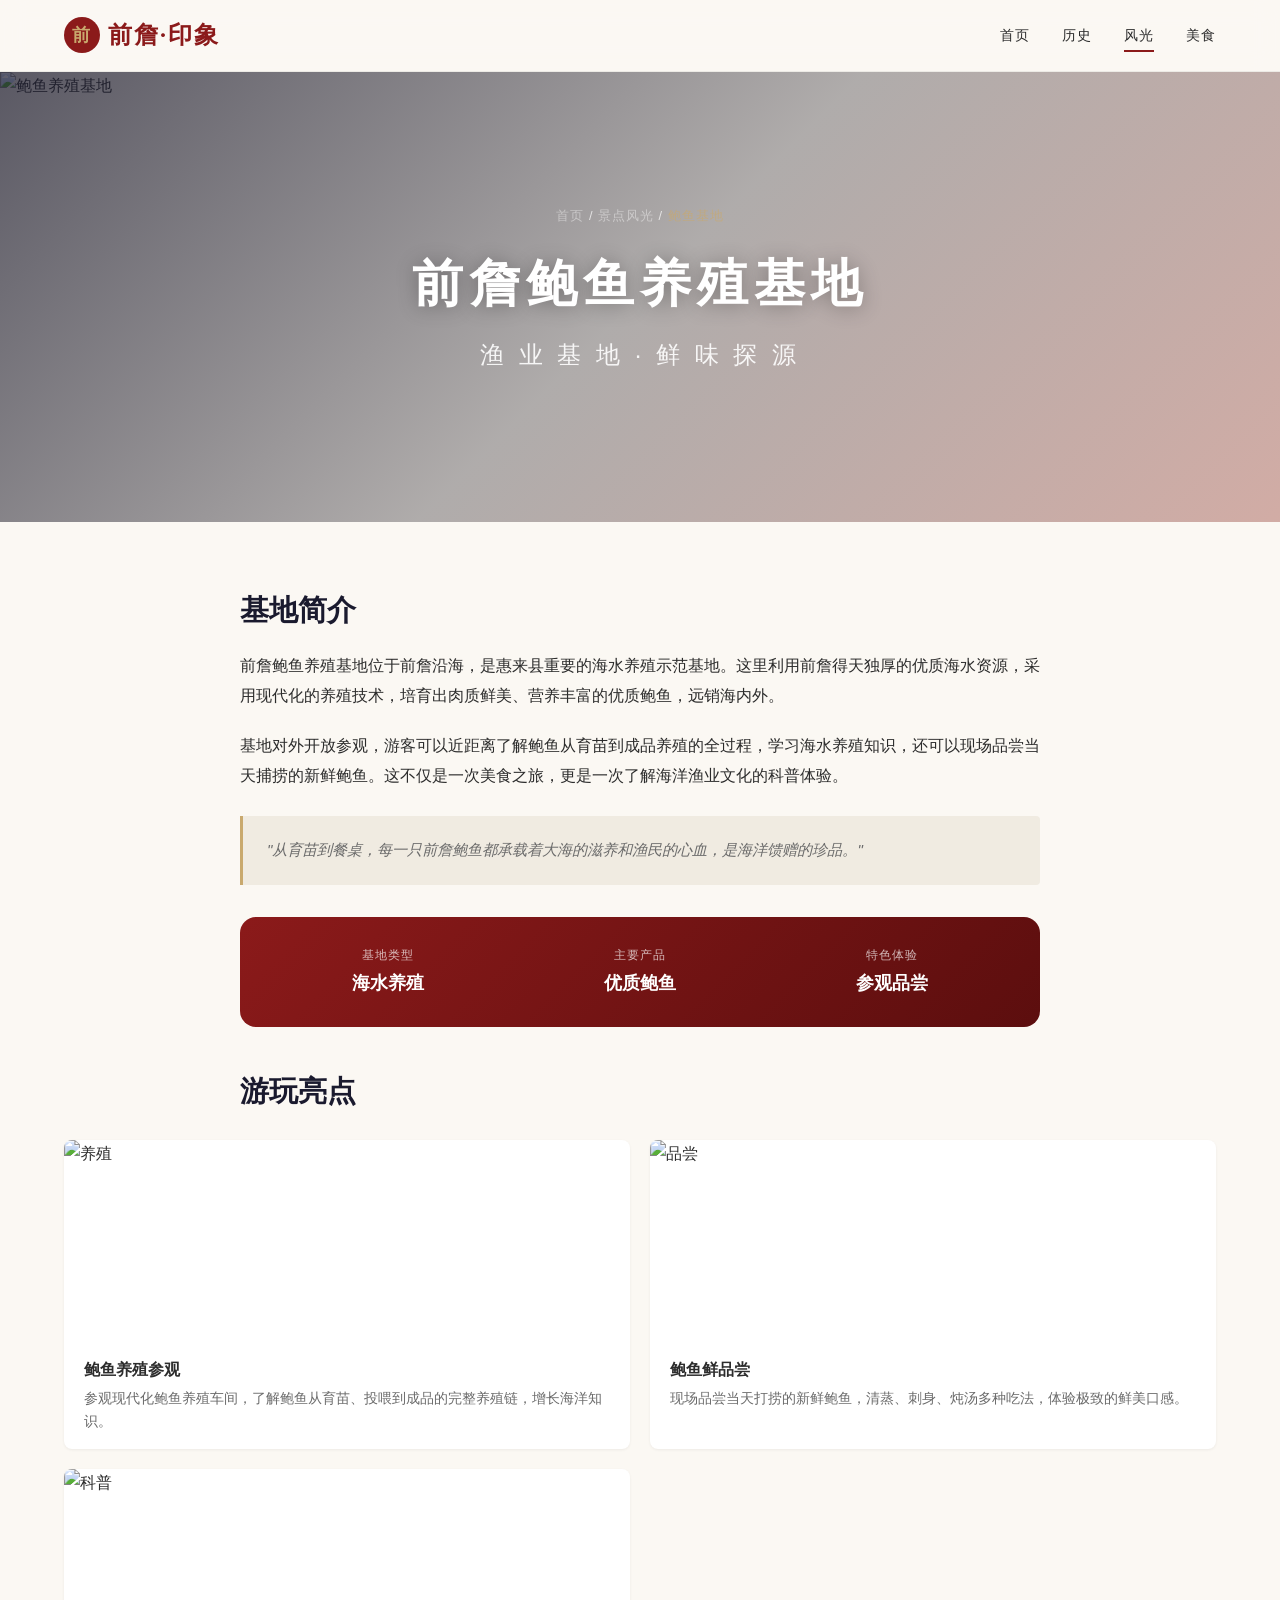
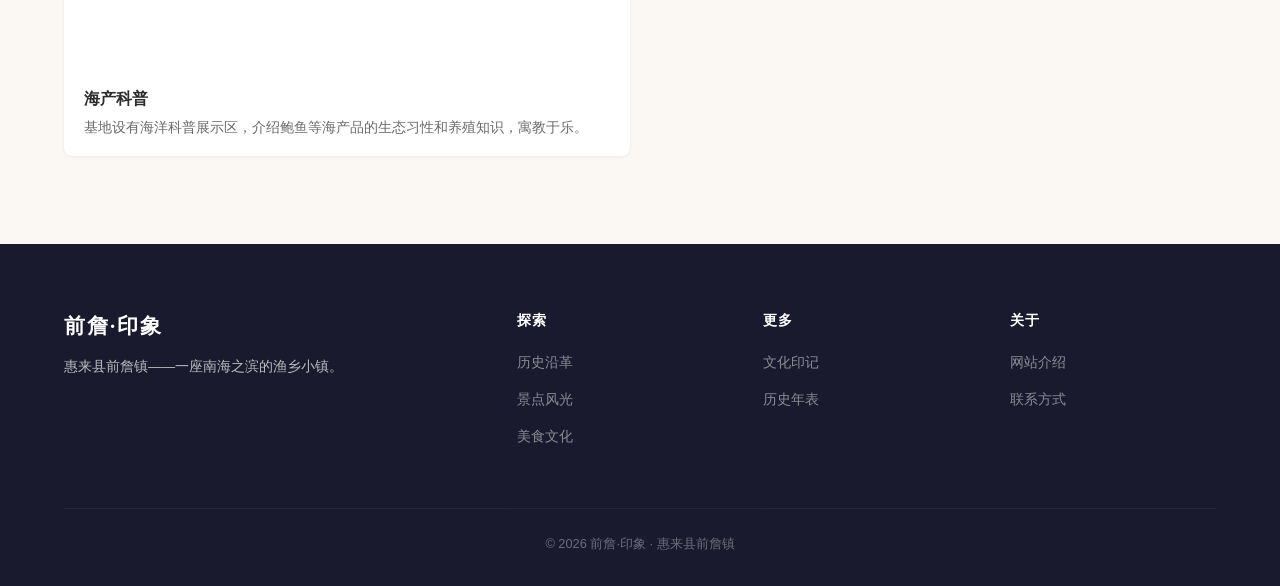
==== baoyu.html @ 2b634577 "feat: 5个景点专属页面+动态背景+首页景点导航" ====
<!DOCTYPE html>
<html lang="zh-CN">
<head>
  <meta charset="UTF-8">
  <meta name="viewport" content="width=device-width, initial-scale=1.0">
  <title>前詹鲍鱼养殖基地 — 前詹·印象</title>
  <meta name="description" content="前詹鲍鱼养殖基地，现代化海水养殖示范基地，鲍鱼养殖参观、海鲜品尝、海产科普。">
  <link rel="stylesheet" href="css/style.css">
  <link rel="icon" href="data:image/svg+xml,<svg xmlns=%22http://www.w3.org/2000/svg%22 viewBox=%220 0 100 100%22><text y=%22.9em%22 font-size=%2290%22>🌊</text></svg>">
</head>
<body>
  <nav class="navbar"><div class="container"><a href="index.html" class="nav-logo"><span class="logo-icon">前</span>前詹·印象</a><div class="nav-links"><a href="index.html">首页</a><a href="history.html">历史</a><a href="scenery.html" class="active">风光</a><a href="food.html">美食</a></div><button class="mobile-toggle" aria-label="菜单"><span></span><span></span><span></span></button></div></nav>
  <section class="page-hero"><div class="hero-bg"><img src="https://images.unsplash.com/photo-1464550883968-4c42e7e5cabc?w=1920&q=80&auto=format&fit=crop" alt="鲍鱼养殖基地" loading="eager"></div><div class="hero-content"><div class="breadcrumb"><a href="index.html">首页</a> / <a href="scenery.html">景点风光</a> / <span>鲍鱼基地</span></div><h1>前詹鲍鱼养殖基地</h1><div class="hero-sub">渔 业 基 地 · 鲜 味 探 源</div></div></section>
  <section class="detail-section"><div class="container"><div class="detail-content"><h2>基地简介</h2><p>前詹鲍鱼养殖基地位于前詹沿海，是惠来县重要的海水养殖示范基地。这里利用前詹得天独厚的优质海水资源，采用现代化的养殖技术，培育出肉质鲜美、营养丰富的优质鲍鱼，远销海内外。</p><p>基地对外开放参观，游客可以近距离了解鲍鱼从育苗到成品养殖的全过程，学习海水养殖知识，还可以现场品尝当天捕捞的新鲜鲍鱼。这不仅是一次美食之旅，更是一次了解海洋渔业文化的科普体验。</p><div class="highlight-box"><p>"从育苗到餐桌，每一只前詹鲍鱼都承载着大海的滋养和渔民的心血，是海洋馈赠的珍品。"</p></div><div class="info-card"><div class="info-card-item"><div class="info-label">基地类型</div><div class="info-value">海水养殖</div></div><div class="info-card-item"><div class="info-label">主要产品</div><div class="info-value">优质鲍鱼</div></div><div class="info-card-item"><div class="info-label">特色体验</div><div class="info-value">参观品尝</div></div></div><h2>游玩亮点</h2></div><div class="attraction-list"><div class="attraction-item fade-in"><img src="https://images.unsplash.com/photo-1464550883968-4c42e7e5cabc?w=600&q=80&auto=format&fit=crop" alt="养殖" loading="lazy"><div class="attraction-info"><h4>鲍鱼养殖参观</h4><p>参观现代化鲍鱼养殖车间，了解鲍鱼从育苗、投喂到成品的完整养殖链，增长海洋知识。</p></div></div><div class="attraction-item fade-in fade-in-delay-1"><img src="https://images.unsplash.com/photo-1551218808-94e220e084d2?w=600&q=80&auto=format&fit=crop" alt="品尝" loading="lazy"><div class="attraction-info"><h4>鲍鱼鲜品尝</h4><p>现场品尝当天打捞的新鲜鲍鱼，清蒸、刺身、炖汤多种吃法，体验极致的鲜美口感。</p></div></div><div class="attraction-item fade-in"><img src="https://images.unsplash.com/photo-1561414927-6d8662363e68?w=600&q=80&auto=format&fit=crop" alt="科普" loading="lazy"><div class="attraction-info"><h4>海产科普</h4><p>基地设有海洋科普展示区，介绍鲍鱼等海产品的生态习性和养殖知识，寓教于乐。</p></div></div></div></div></section>
  <footer class="footer"><div class="container"><div class="footer-grid"><div class="footer-brand"><h3>前詹·印象</h3><p>惠来县前詹镇——一座南海之滨的渔乡小镇。</p></div><div><h4>探索</h4><ul><li><a href="history.html">历史沿革</a></li><li><a href="scenery.html">景点风光</a></li><li><a href="food.html">美食文化</a></li></ul></div><div><h4>更多</h4><ul><li><a href="index.html#culture">文化印记</a></li><li><a href="index.html#timeline">历史年表</a></li></ul></div><div><h4>关于</h4><ul><li><a href="#">网站介绍</a></li><li><a href="#">联系方式</a></li></ul></div></div><div class="footer-bottom"><p>&copy; 2026 前詹·印象 · 惠来县前詹镇</p></div></div></footer>
  <script src="js/main.js"></script>
</body>
</html>
---- css/style.css ----
/* =========================================
   华夏文脉 · 文化旅游网站
   地域文化 · 历史文化
   ========================================= */

/* --- 变量 --- */
:root {
  --color-primary: #8B1A1A;
  --color-primary-light: #B84242;
  --color-primary-dark: #5C0E0E;
  --color-gold: #C9A96E;
  --color-gold-light: #E8D5A3;
  --color-gold-dark: #A8884A;
  --color-dark: #1A1A2E;
  --color-text: #2C2C2C;
  --color-text-light: #6B6B6B;
  --color-text-muted: #999;
  --color-bg: #FBF8F3;
  --color-bg-dark: #F0EBE1;
  --color-bg-card: #FFFFFF;
  --color-white: #FFFFFF;
  --color-border: #E8E0D4;
  --font-heading: 'Georgia', 'Noto Serif SC', 'Source Han Serif SC', 'Songti SC', serif;
  --font-body: -apple-system, BlinkMacSystemFont, 'PingFang SC', 'Microsoft YaHei', 'Hiragino Sans GB', sans-serif;
  --font-mono: 'SF Mono', 'Consolas', monospace;
  --shadow-sm: 0 1px 3px rgba(0,0,0,0.06);
  --shadow-md: 0 4px 20px rgba(0,0,0,0.08);
  --shadow-lg: 0 8px 40px rgba(0,0,0,0.12);
  --shadow-xl: 0 16px 60px rgba(0,0,0,0.15);
  --radius-sm: 4px;
  --radius-md: 8px;
  --radius-lg: 16px;
  --transition: 0.3s cubic-bezier(0.4, 0, 0.2, 1);
  --max-width: 1200px;
  --nav-height: 72px;
}

/* --- 重置 & 基础 --- */
*, *::before, *::after { box-sizing: border-box; margin: 0; padding: 0; }

html {
  scroll-behavior: smooth;
  -webkit-font-smoothing: antialiased;
  -moz-osx-font-smoothing: grayscale;
}

body {
  font-family: var(--font-body);
  color: var(--color-text);
  background: var(--color-bg);
  line-height: 1.7;
  font-size: 16px;
  overflow-x: hidden;
}

img { max-width: 100%; height: auto; display: block; }
a { color: inherit; text-decoration: none; transition: var(--transition); }
ul { list-style: none; }

.container {
  max-width: var(--max-width);
  margin: 0 auto;
  padding: 0 24px;
}

.section-title {
  font-family: var(--font-heading);
  font-size: 2rem;
  font-weight: 700;
  color: var(--color-dark);
  text-align: center;
  margin-bottom: 0.5rem;
}

.section-subtitle {
  font-size: 1.05rem;
  color: var(--color-text-light);
  text-align: center;
  margin-bottom: 3rem;
  max-width: 600px;
  margin-left: auto;
  margin-right: auto;
}

.section-divider {
  width: 60px;
  height: 3px;
  background: var(--color-gold);
  margin: 0 auto 1rem;
  border-radius: 2px;
}

/* --- 导航 --- */
.navbar {
  position: fixed;
  top: 0;
  left: 0;
  right: 0;
  height: var(--nav-height);
  background: rgba(251, 248, 243, 0.92);
  backdrop-filter: blur(12px);
  -webkit-backdrop-filter: blur(12px);
  border-bottom: 1px solid rgba(0,0,0,0.06);
  z-index: 1000;
  transition: var(--transition);
}

.navbar.scrolled {
  background: rgba(251, 248, 243, 0.98);
  box-shadow: var(--shadow-sm);
}

.navbar .container {
  display: flex;
  align-items: center;
  justify-content: space-between;
  height: 100%;
}

.nav-logo {
  font-family: var(--font-heading);
  font-size: 1.5rem;
  font-weight: 700;
  color: var(--color-primary);
  letter-spacing: 2px;
  display: flex;
  align-items: center;
  gap: 8px;
}

.nav-logo .logo-icon {
  width: 36px;
  height: 36px;
  background: var(--color-primary);
  color: var(--color-gold);
  border-radius: 50%;
  display: flex;
  align-items: center;
  justify-content: center;
  font-size: 1.1rem;
}

.nav-links {
  display: flex;
  align-items: center;
  gap: 32px;
}

.nav-links a {
  font-size: 0.9rem;
  color: var(--color-text);
  font-weight: 500;
  position: relative;
  padding: 4px 0;
  letter-spacing: 1px;
}

.nav-links a::after {
  content: '';
  position: absolute;
  bottom: 0;
  left: 0;
  width: 0;
  height: 2px;
  background: var(--color-primary);
  transition: var(--transition);
}

.nav-links a:hover::after,
.nav-links a.active::after { width: 100%; }

.nav-links a:hover { color: var(--color-primary); }

.mobile-toggle {
  display: none;
  flex-direction: column;
  gap: 5px;
  cursor: pointer;
  background: none;
  border: none;
  padding: 4px;
}

.mobile-toggle span {
  display: block;
  width: 24px;
  height: 2px;
  background: var(--color-text);
  border-radius: 2px;
  transition: var(--transition);
}

/* --- Hero --- */
.hero {
  position: relative;
  height: 100vh;
  min-height: 600px;
  display: flex;
  align-items: center;
  justify-content: center;
  overflow: hidden;
  margin-top: 0;
}

.hero-bg {
  position: absolute;
  inset: 0;
  z-index: 0;
}

.hero-bg img {
  width: 100%;
  height: 100%;
  object-fit: cover;
}

.hero-bg::after {
  content: '';
  position: absolute;
  inset: 0;
  background: linear-gradient(
    135deg,
    rgba(26, 26, 46, 0.7) 0%,
    rgba(26, 26, 46, 0.3) 50%,
    rgba(139, 26, 26, 0.3) 100%
  );
  z-index: 1;
}

.hero-content {
  position: relative;
  z-index: 2;
  text-align: center;
  color: var(--color-white);
  padding: 0 24px;
  max-width: 800px;
  animation: heroFadeIn 1.2s ease-out;
}

/* 英雄区域动画效果 */
@keyframes heroFadeIn {
  from { opacity: 0; transform: translateY(30px); }
  to { opacity: 1; transform: translateY(0); }
}

@keyframes kenBurns {
  0% { transform: scale(1) translate(0, 0); }
  50% { transform: scale(1.08) translate(-10px, -5px); }
  100% { transform: scale(1) translate(0, 0); }
}

.hero-bg.animated img {
  animation: kenBurns 20s ease-in-out infinite;
}

.hero-bg::after {
  content: '';
  position: absolute;
  inset: 0;
  background: linear-gradient(
    135deg,
    rgba(26, 26, 46, 0.7) 0%,
    rgba(26, 26, 46, 0.3) 50%,
    rgba(139, 26, 26, 0.3) 100%
  );
  z-index: 1;
}
.hero-badge {
  display: inline-block;
  padding: 6px 20px;
  border: 1px solid var(--color-gold);
  color: var(--color-gold);
  font-size: 0.8rem;
  letter-spacing: 3px;
  text-transform: uppercase;
  margin-bottom: 1.5rem;
  border-radius: 20px;
}

.hero-content h1 {
  font-family: var(--font-heading);
  font-size: clamp(2.8rem, 6vw, 4.5rem);
  font-weight: 700;
  margin-bottom: 0.5rem;
  letter-spacing: 6px;
  text-shadow: 0 2px 20px rgba(0,0,0,0.3);
}

.hero-content .hero-sub {
  font-size: clamp(1.1rem, 2vw, 1.5rem);
  font-weight: 300;
  margin-bottom: 0.8rem;
  letter-spacing: 4px;
  opacity: 0.9;
}

.hero-content p {
  font-size: 1.05rem;
  opacity: 0.8;
  margin-bottom: 2.5rem;
  line-height: 1.8;
  max-width: 600px;
  margin-left: auto;
  margin-right: auto;
}

.hero-scroll {
  position: absolute;
  bottom: 40px;
  left: 50%;
  transform: translateX(-50%);
  z-index: 2;
  display: flex;
  flex-direction: column;
  align-items: center;
  gap: 8px;
  color: rgba(255,255,255,0.7);
  font-size: 0.75rem;
  letter-spacing: 2px;
  animation: scrollBounce 2s infinite;
}

.hero-scroll .scroll-line {
  width: 1px;
  height: 40px;
  background: linear-gradient(to bottom, rgba(255,255,255,0.5), transparent);
}

@keyframes scrollBounce {
  0%, 100% { transform: translateX(-50%) translateY(0); }
  50% { transform: translateX(-50%) translateY(8px); }
}

/* --- 按钮 --- */
.btn {
  display: inline-flex;
  align-items: center;
  gap: 8px;
  padding: 14px 36px;
  border-radius: 30px;
  font-size: 0.9rem;
  font-weight: 500;
  letter-spacing: 1px;
  border: none;
  cursor: pointer;
  transition: var(--transition);
  font-family: var(--font-body);
}

.btn-primary {
  background: var(--color-primary);
  color: var(--color-white);
}

.btn-primary:hover {
  background: var(--color-primary-light);
  transform: translateY(-2px);
  box-shadow: var(--shadow-md);
}

.btn-outline {
  background: transparent;
  color: var(--color-white);
  border: 1px solid rgba(255,255,255,0.4);
}

.btn-outline:hover {
  background: rgba(255,255,255,0.1);
  border-color: rgba(255,255,255,0.8);
}

.btn-gold {
  background: var(--color-gold);
  color: var(--color-white);
}

.btn-gold:hover {
  background: var(--color-gold-dark);
  transform: translateY(-2px);
  box-shadow: var(--shadow-md);
}

/* --- 目的地卡片 --- */
.destinations-grid {
  display: grid;
  grid-template-columns: repeat(3, 1fr);
  gap: 28px;
  padding: 0 0 3rem;
}

.dest-card {
  background: var(--color-bg-card);
  border-radius: var(--radius-lg);
  overflow: hidden;
  box-shadow: var(--shadow-sm);
  transition: var(--transition);
  cursor: pointer;
  position: relative;
}

.dest-card:hover {
  transform: translateY(-8px);
  box-shadow: var(--shadow-lg);
}

.dest-card-image {
  position: relative;
  height: 260px;
  overflow: hidden;
}

.dest-card-image img {
  width: 100%;
  height: 100%;
  object-fit: cover;
  transition: transform 0.6s ease;
}

.dest-card:hover .dest-card-image img {
  transform: scale(1.08);
}

.dest-card-image::after {
  content: '';
  position: absolute;
  bottom: 0;
  left: 0;
  right: 0;
  height: 60%;
  background: linear-gradient(to top, rgba(0,0,0,0.5), transparent);
}

.dest-card-tag {
  position: absolute;
  top: 16px;
  left: 16px;
  z-index: 2;
  padding: 4px 14px;
  background: rgba(0,0,0,0.5);
  backdrop-filter: blur(6px);
  color: var(--color-white);
  font-size: 0.75rem;
  border-radius: 20px;
  letter-spacing: 1px;
}

.dest-card-body {
  padding: 20px 24px 24px;
}

.dest-card-body h3 {
  font-family: var(--font-heading);
  font-size: 1.25rem;
  font-weight: 700;
  color: var(--color-dark);
  margin-bottom: 4px;
}

.dest-card-body .dest-english {
  font-size: 0.8rem;
  color: var(--color-text-muted);
  text-transform: uppercase;
  letter-spacing: 2px;
  margin-bottom: 10px;
}

.dest-card-body p {
  font-size: 0.9rem;
  color: var(--color-text-light);
  line-height: 1.6;
  display: -webkit-box;
  -webkit-line-clamp: 3;
  -webkit-box-orient: vertical;
  overflow: hidden;
}

.dest-card-link {
  display: inline-flex;
  align-items: center;
  gap: 4px;
  margin-top: 14px;
  font-size: 0.85rem;
  font-weight: 500;
  color: var(--color-primary);
}

.dest-card-link:hover { gap: 8px; }

/* --- Section 通用 --- */
section {
  padding: 5rem 0;
}

section:nth-child(even) {
  background: var(--color-bg-dark);
}

/* --- 文化印记 --- */
.culture-grid {
  display: grid;
  grid-template-columns: repeat(4, 1fr);
  gap: 24px;
}

.culture-item {
  text-align: center;
  padding: 32px 20px;
  border-radius: var(--radius-md);
  transition: var(--transition);
}

.culture-item:hover {
  background: var(--color-bg-card);
  box-shadow: var(--shadow-md);
  transform: translateY(-4px);
}

.culture-icon {
  width: 64px;
  height: 64px;
  margin: 0 auto 16px;
  background: var(--color-bg-dark);
  border-radius: 50%;
  display: flex;
  align-items: center;
  justify-content: center;
  font-size: 1.6rem;
  color: var(--color-primary);
}

.culture-item h4 {
  font-family: var(--font-heading);
  font-size: 1.05rem;
  margin-bottom: 8px;
}

.culture-item p {
  font-size: 0.85rem;
  color: var(--color-text-light);
  line-height: 1.6;
}

/* --- 历史年表 --- */
.timeline {
  position: relative;
  max-width: 800px;
  margin: 0 auto;
  padding: 2rem 0;
}

.timeline::before {
  content: '';
  position: absolute;
  top: 0;
  bottom: 0;
  left: 50%;
  width: 2px;
  background: linear-gradient(to bottom, var(--color-gold), var(--color-primary));
  transform: translateX(-50%);
}

.timeline-item {
  display: flex;
  align-items: flex-start;
  margin-bottom: 3rem;
  position: relative;
}

.timeline-item:nth-child(odd) {
  flex-direction: row;
}

.timeline-item:nth-child(even) {
  flex-direction: row-reverse;
}

.timeline-dot {
  position: absolute;
  left: 50%;
  top: 8px;
  width: 16px;
  height: 16px;
  background: var(--color-gold);
  border: 3px solid var(--color-bg);
  border-radius: 50%;
  transform: translateX(-50%);
  z-index: 1;
}

.timeline-content {
  width: 42%;
  padding: 20px 24px;
  background: var(--color-bg-card);
  border-radius: var(--radius-md);
  box-shadow: var(--shadow-sm);
  transition: var(--transition);
}

.timeline-content:hover {
  box-shadow: var(--shadow-md);
  transform: translateY(-2px);
}

.timeline-year {
  font-family: var(--font-heading);
  font-size: 1.2rem;
  font-weight: 700;
  color: var(--color-primary);
  margin-bottom: 6px;
}

.timeline-content h4 {
  font-size: 1rem;
  margin-bottom: 6px;
}

.timeline-content p {
  font-size: 0.85rem;
  color: var(--color-text-light);
  line-height: 1.6;
}

/* --- 页脚 --- */
.footer {
  background: var(--color-dark);
  color: rgba(255,255,255,0.7);
  padding: 4rem 0 2rem;
}

.footer-grid {
  display: grid;
  grid-template-columns: 2fr 1fr 1fr 1fr;
  gap: 40px;
  margin-bottom: 3rem;
}

.footer-brand h3 {
  font-family: var(--font-heading);
  color: var(--color-white);
  font-size: 1.3rem;
  margin-bottom: 12px;
  letter-spacing: 2px;
}

.footer-brand p {
  font-size: 0.85rem;
  line-height: 1.7;
  max-width: 300px;
}

.footer h4 {
  color: var(--color-white);
  font-size: 0.9rem;
  margin-bottom: 16px;
  letter-spacing: 1px;
}

.footer ul li {
  margin-bottom: 10px;
}

.footer ul li a {
  font-size: 0.85rem;
  opacity: 0.7;
}

.footer ul li a:hover {
  opacity: 1;
  color: var(--color-gold);
}

.footer-bottom {
  border-top: 1px solid rgba(255,255,255,0.1);
  padding-top: 1.5rem;
  text-align: center;
  font-size: 0.8rem;
  opacity: 0.5;
}

/* --- 页面内部 Hero --- */
.page-hero {
  position: relative;
  height: 50vh;
  min-height: 400px;
  display: flex;
  align-items: center;
  justify-content: center;
  overflow: hidden;
  margin-top: var(--nav-height);
}

.page-hero .hero-bg img {
  width: 100%;
  height: 100%;
  object-fit: cover;
}

.page-hero .hero-content {
  animation: heroFadeIn 1s ease-out;
}

.page-hero .hero-content h1 {
  font-size: clamp(2.2rem, 4vw, 3.5rem);
}

.breadcrumb {
  font-size: 0.8rem;
  letter-spacing: 1px;
  opacity: 0.7;
  margin-bottom: 0.8rem;
}

.breadcrumb a { opacity: 0.6; }
.breadcrumb a:hover { opacity: 1; color: var(--color-gold); }
.breadcrumb span { color: var(--color-gold); }

/* --- 详情页内容 --- */
.detail-section {
  padding: 4rem 0;
}

.detail-content {
  max-width: 800px;
  margin: 0 auto;
}

.detail-content h2 {
  font-family: var(--font-heading);
  font-size: 1.8rem;
  color: var(--color-dark);
  margin-bottom: 1rem;
  margin-top: 2.5rem;
}

.detail-content h2:first-child { margin-top: 0; }

.detail-content p {
  font-size: 1rem;
  line-height: 1.9;
  margin-bottom: 1.2rem;
  color: var(--color-text);
}

.detail-content .highlight-box {
  background: var(--color-bg-dark);
  border-left: 3px solid var(--color-gold);
  padding: 20px 24px;
  border-radius: 0 var(--radius-sm) var(--radius-sm) 0;
  margin: 1.5rem 0;
}

.detail-content .highlight-box p {
  margin-bottom: 0;
  font-size: 0.95rem;
  color: var(--color-text-light);
  font-style: italic;
}

.attraction-list {
  display: grid;
  grid-template-columns: repeat(2, 1fr);
  gap: 20px;
  margin: 1.5rem 0;
}

.attraction-item {
  background: var(--color-bg-card);
  border-radius: var(--radius-md);
  overflow: hidden;
  box-shadow: var(--shadow-sm);
  transition: var(--transition);
}

.attraction-item:hover {
  transform: translateY(-4px);
  box-shadow: var(--shadow-md);
}

.attraction-item img {
  width: 100%;
  height: 200px;
  object-fit: cover;
}

.attraction-item .attraction-info {
  padding: 16px 20px;
}

.attraction-info h4 {
  font-size: 1rem;
  margin-bottom: 4px;
}

.attraction-info p {
  font-size: 0.85rem;
  color: var(--color-text-light);
  margin-bottom: 0;
}

.food-list {
  display: grid;
  grid-template-columns: repeat(3, 1fr);
  gap: 16px;
  margin: 1.5rem 0;
}

.food-item {
  text-align: center;
  padding: 24px 16px;
  background: var(--color-bg-card);
  border-radius: var(--radius-md);
  box-shadow: var(--shadow-sm);
  transition: var(--transition);
}

.food-item:hover {
  transform: translateY(-4px);
  box-shadow: var(--shadow-md);
}

.food-icon {
  font-size: 2rem;
  margin-bottom: 10px;
}

.food-item h4 {
  font-size: 0.95rem;
  margin-bottom: 4px;
}

.food-item p {
  font-size: 0.8rem;
  color: var(--color-text-light);
  margin-bottom: 0;
}

.info-card {
  background: linear-gradient(135deg, var(--color-primary), var(--color-primary-dark));
  color: var(--color-white);
  border-radius: var(--radius-lg);
  padding: 28px 32px;
  margin: 2rem 0;
  display: grid;
  grid-template-columns: repeat(3, 1fr);
  gap: 20px;
}

.info-card-item {
  text-align: center;
}

.info-card-item .info-label {
  font-size: 0.75rem;
  opacity: 0.7;
  letter-spacing: 1px;
  margin-bottom: 4px;
}

.info-card-item .info-value {
  font-family: var(--font-heading);
  font-size: 1.1rem;
  font-weight: 600;
}

.back-nav {
  display: inline-flex;
  align-items: center;
  gap: 6px;
  color: var(--color-text-light);
  font-size: 0.85rem;
  margin-bottom: 1.5rem;
  transition: var(--transition);
}

.back-nav:hover {
  color: var(--color-primary);
  gap: 10px;
}

/* --- 响应式 --- */
@media (max-width: 1024px) {
  .destinations-grid { grid-template-columns: repeat(2, 1fr); }
  .culture-grid { grid-template-columns: repeat(2, 1fr); }
  .footer-grid { grid-template-columns: repeat(2, 1fr); }
}

@media (max-width: 768px) {
  .nav-links {
    position: fixed;
    top: var(--nav-height);
    left: 0;
    right: 0;
    background: rgba(251, 248, 243, 0.98);
    backdrop-filter: blur(12px);
    flex-direction: column;
    padding: 24px;
    gap: 20px;
    transform: translateY(-100%);
    opacity: 0;
    transition: var(--transition);
    border-bottom: 1px solid var(--color-border);
    pointer-events: none;
  }

  .nav-links.open {
    transform: translateY(0);
    opacity: 1;
    pointer-events: auto;
  }

  .mobile-toggle { display: flex; }

  .hero { min-height: 500px; }

  .hero-content h1 { letter-spacing: 4px; }

  .destinations-grid { grid-template-columns: 1fr; }
  .culture-grid { grid-template-columns: 1fr; }
  .attraction-list { grid-template-columns: 1fr; }
  .food-list { grid-template-columns: repeat(2, 1fr); }
  .info-card { grid-template-columns: 1fr; gap: 16px; }

  .timeline::before { left: 20px; }
  .timeline-item,
  .timeline-item:nth-child(even) { flex-direction: row; }
  .timeline-dot { left: 20px; }
  .timeline-content { width: calc(100% - 50px); margin-left: 50px; }

  .footer-grid { grid-template-columns: 1fr; gap: 24px; }

  section { padding: 3rem 0; }

  .page-hero { min-height: 300px; height: 40vh; }
}

@media (max-width: 480px) {
  .food-list { grid-template-columns: 1fr; }
  .hero-content h1 { font-size: 2rem; }
  .section-title { font-size: 1.5rem; }
}

/* --- 动画工具 --- */
.fade-in {
  opacity: 0;
  transform: translateY(20px);
  transition: opacity 0.6s ease, transform 0.6s ease;
}

.fade-in.visible {
  opacity: 1;
  transform: translateY(0);
}

.fade-in-delay-1 { transition-delay: 0.1s; }
.fade-in-delay-2 { transition-delay: 0.2s; }
.fade-in-delay-3 { transition-delay: 0.3s; }
.fade-in-delay-4 { transition-delay: 0.4s; }

/* 滚动条美化 */
::-webkit-scrollbar { width: 8px; }
::-webkit-scrollbar-track { background: var(--color-bg); }
::-webkit-scrollbar-thumb { background: var(--color-border); border-radius: 4px; }
::-webkit-scrollbar-thumb:hover { background: var(--color-gold); }

/* 选择文本 */
::selection {
  background: var(--color-primary);
  color: var(--color-white);
}

/* 骨架动画 */
@keyframes pulse {
  0%, 100% { opacity: 1; }
  50% { opacity: 0.6; }
}
.back-nav {
  display: inline-flex;
  align-items: center;
  gap: 6px;
  color: var(--color-text-light);
  font-size: 0.85rem;
  margin-bottom: 1.5rem;
  transition: var(--transition);
}

.back-nav:hover {
  color: var(--color-primary);
  gap: 10px;
}

/* --- 景点聚焦 --- */
.spotlight-section {
  padding: 5rem 0;
  background: var(--color-bg);
}

.spotlight-section:nth-child(even) {
  background: var(--color-bg-dark);
}

.spotlight-wrapper {
  display: grid;
  grid-template-columns: 1fr 1fr;
  gap: 40px;
  align-items: center;
}

.spotlight-wrapper.reverse {
  direction: rtl;
}

.spotlight-wrapper.reverse > * {
  direction: ltr;
}

.spotlight-image {
  position: relative;
  border-radius: var(--radius-lg);
  overflow: hidden;
  aspect-ratio: 4/3;
  box-shadow: var(--shadow-lg);
}

.spotlight-image img {
  width: 100%;
  height: 100%;
  object-fit: cover;
  transition: transform 0.6s ease;
}

.spotlight-image:hover img {
  transform: scale(1.05);
}

.spotlight-number {
  position: absolute;
  top: 16px;
  left: 16px;
  width: 40px;
  height: 40px;
  background: var(--color-primary);
  color: var(--color-white);
  border-radius: 50%;
  display: flex;
  align-items: center;
  justify-content: center;
  font-family: var(--font-heading);
  font-size: 1.1rem;
  font-weight: 700;
  z-index: 2;
}

.spotlight-content h3 {
  font-family: var(--font-heading);
  font-size: 1.6rem;
  color: var(--color-dark);
  margin-bottom: 4px;
}

.spotlight-content .spotlight-tag {
  font-size: 0.8rem;
  color: var(--color-primary);
  letter-spacing: 2px;
  text-transform: uppercase;
  margin-bottom: 12px;
}

.spotlight-content p {
  font-size: 0.95rem;
  line-height: 1.8;
  color: var(--color-text-light);
  margin-bottom: 1rem;
}

.spotlight-features {
  display: flex;
  flex-wrap: wrap;
  gap: 8px;
  margin-top: 1rem;
}

.spotlight-features span {
  display: inline-flex;
  align-items: center;
  gap: 4px;
  padding: 6px 14px;
  background: var(--color-bg-dark);
  border-radius: 20px;
  font-size: 0.8rem;
  color: var(--color-text-light);
}

.spotlight-features span .icon {
  font-size: 0.9rem;
}

@media (max-width: 768px) {
  .spotlight-wrapper {
    grid-template-columns: 1fr;
    gap: 24px;
  }
  .spotlight-wrapper.reverse {
    direction: ltr;
  }
  .spotlight-image {
    aspect-ratio: 16/9;
  }
  .spotlight-content h3 {
    font-size: 1.3rem;
  }
  .spotlight-section {
    padding: 3rem 0;
  }
}

/* --- 美食布局 --- */
.food-featured {
  display: grid;
  grid-template-columns: 1fr 1fr;
  gap: 20px;
  margin: 2rem 0;
}

.food-featured .food-item {
  display: flex;
  text-align: left;
  padding: 20px;
  gap: 16px;
  align-items: flex-start;
  background: var(--color-bg-card);
  border-radius: var(--radius-md);
  box-shadow: var(--shadow-sm);
  transition: var(--transition);
}

.food-featured .food-item:hover {
  transform: translateY(-4px);
  box-shadow: var(--shadow-md);
}

.food-featured .food-icon {
  font-size: 2.2rem;
  flex-shrink: 0;
  width: 48px;
  text-align: center;
}

.food-featured .food-item h4 {
  font-size: 1rem;
  margin-bottom: 4px;
}

.food-featured .food-item p {
  font-size: 0.82rem;
  color: var(--color-text-light);
  margin-bottom: 0;
}

@media (max-width: 640px) {
  .food-featured {
    grid-template-columns: 1fr;
  }
}

/* --- 景点卡片大图网格 --- */
.attraction-card-grid {
  display: grid;
  grid-template-columns: repeat(3, 1fr);
  gap: 28px;
  margin: 2rem 0;
}

.attraction-card-item {
  background: var(--color-bg-card);
  border-radius: var(--radius-lg);
  overflow: hidden;
  box-shadow: var(--shadow-sm);
  transition: var(--transition);
}

.attraction-card-item:hover {
  transform: translateY(-6px);
  box-shadow: var(--shadow-lg);
}

.attraction-card-item img {
  width: 100%;
  height: 220px;
  object-fit: cover;
}

.attraction-card-item .card-info {
  padding: 20px 22px 24px;
}

.attraction-card-item .card-info h4 {
  font-family: var(--font-heading);
  font-size: 1.1rem;
  margin-bottom: 4px;
}

.attraction-card-item .card-info .attr-tag {
  font-size: 0.75rem;
  color: var(--color-primary);
  letter-spacing: 1px;
  margin-bottom: 8px;
}

.attraction-card-item .card-info p {
  font-size: 0.85rem;
  color: var(--color-text-light);
  line-height: 1.6;
}

@media (max-width: 768px) {
  .attraction-card-grid {
    grid-template-columns: 1fr;
  }
}
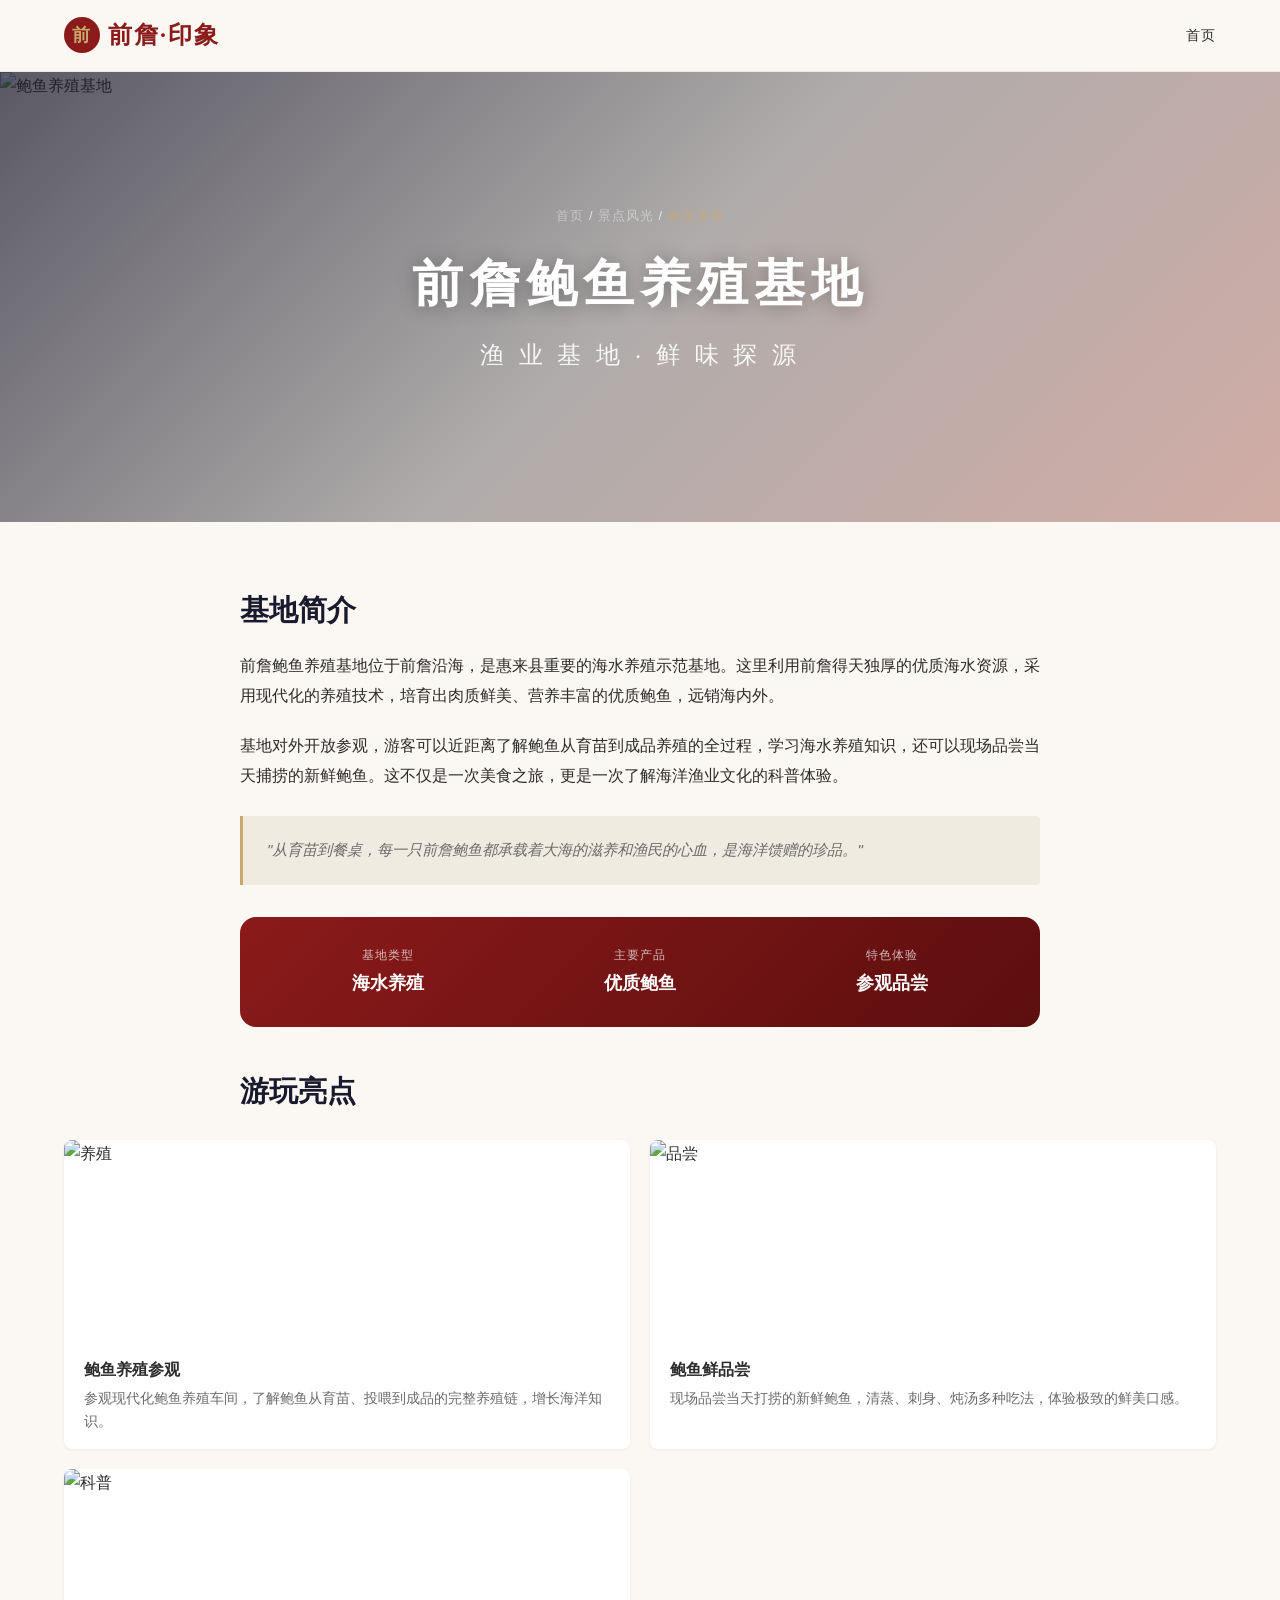
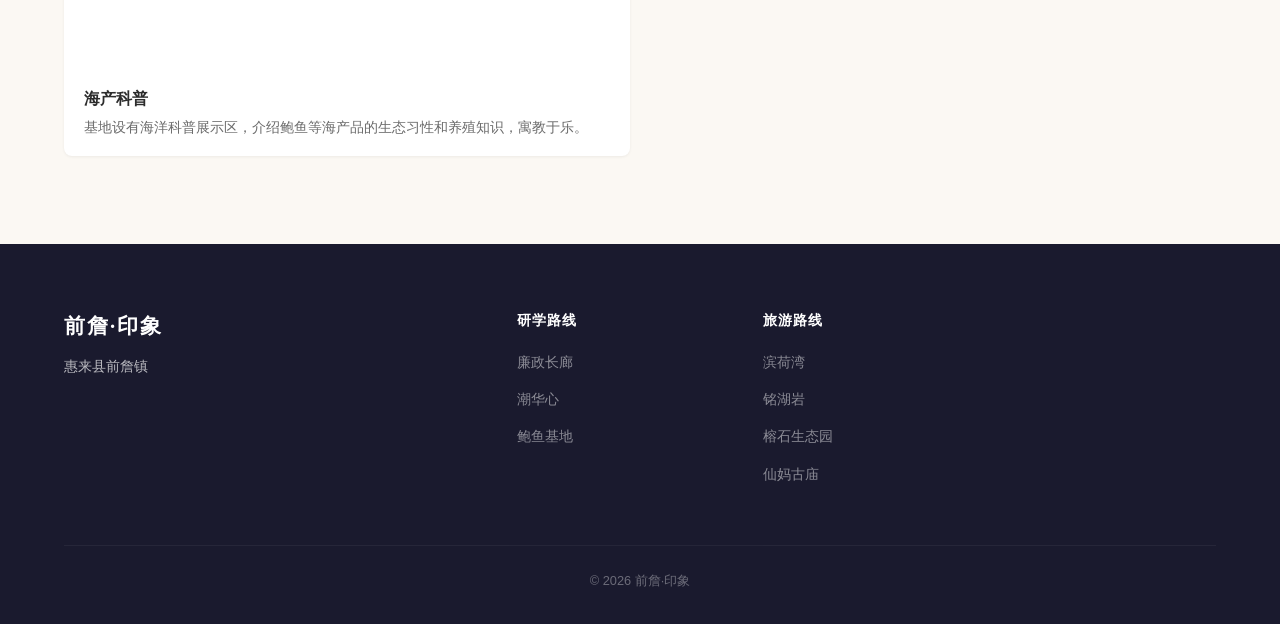
==== commit ed67d000: "refactor: 首页改为研学+旅游两条路线图，7个景点专属页" ====
--- a/baoyu.html
+++ b/baoyu.html
@@ -9,10 +9,10 @@
   <link rel="icon" href="data:image/svg+xml,<svg xmlns=%22http://www.w3.org/2000/svg%22 viewBox=%220 0 100 100%22><text y=%22.9em%22 font-size=%2290%22>🌊</text></svg>">
 </head>
 <body>
-  <nav class="navbar"><div class="container"><a href="index.html" class="nav-logo"><span class="logo-icon">前</span>前詹·印象</a><div class="nav-links"><a href="index.html">首页</a><a href="history.html">历史</a><a href="scenery.html" class="active">风光</a><a href="food.html">美食</a></div><button class="mobile-toggle" aria-label="菜单"><span></span><span></span><span></span></button></div></nav>
+<nav class="navbar"><div class="container"><a href="index.html" class="nav-logo"><span class="logo-icon">前</span>前詹·印象</a><div class="nav-links"><a href="index.html">首页</a></div><button class="mobile-toggle" aria-label="菜单"><span></span><span></span><span></span></button></div></nav>
   <section class="page-hero"><div class="hero-bg"><img src="https://images.unsplash.com/photo-1464550883968-4c42e7e5cabc?w=1920&q=80&auto=format&fit=crop" alt="鲍鱼养殖基地" loading="eager"></div><div class="hero-content"><div class="breadcrumb"><a href="index.html">首页</a> / <a href="scenery.html">景点风光</a> / <span>鲍鱼基地</span></div><h1>前詹鲍鱼养殖基地</h1><div class="hero-sub">渔 业 基 地 · 鲜 味 探 源</div></div></section>
   <section class="detail-section"><div class="container"><div class="detail-content"><h2>基地简介</h2><p>前詹鲍鱼养殖基地位于前詹沿海，是惠来县重要的海水养殖示范基地。这里利用前詹得天独厚的优质海水资源，采用现代化的养殖技术，培育出肉质鲜美、营养丰富的优质鲍鱼，远销海内外。</p><p>基地对外开放参观，游客可以近距离了解鲍鱼从育苗到成品养殖的全过程，学习海水养殖知识，还可以现场品尝当天捕捞的新鲜鲍鱼。这不仅是一次美食之旅，更是一次了解海洋渔业文化的科普体验。</p><div class="highlight-box"><p>"从育苗到餐桌，每一只前詹鲍鱼都承载着大海的滋养和渔民的心血，是海洋馈赠的珍品。"</p></div><div class="info-card"><div class="info-card-item"><div class="info-label">基地类型</div><div class="info-value">海水养殖</div></div><div class="info-card-item"><div class="info-label">主要产品</div><div class="info-value">优质鲍鱼</div></div><div class="info-card-item"><div class="info-label">特色体验</div><div class="info-value">参观品尝</div></div></div><h2>游玩亮点</h2></div><div class="attraction-list"><div class="attraction-item fade-in"><img src="https://images.unsplash.com/photo-1464550883968-4c42e7e5cabc?w=600&q=80&auto=format&fit=crop" alt="养殖" loading="lazy"><div class="attraction-info"><h4>鲍鱼养殖参观</h4><p>参观现代化鲍鱼养殖车间，了解鲍鱼从育苗、投喂到成品的完整养殖链，增长海洋知识。</p></div></div><div class="attraction-item fade-in fade-in-delay-1"><img src="https://images.unsplash.com/photo-1551218808-94e220e084d2?w=600&q=80&auto=format&fit=crop" alt="品尝" loading="lazy"><div class="attraction-info"><h4>鲍鱼鲜品尝</h4><p>现场品尝当天打捞的新鲜鲍鱼，清蒸、刺身、炖汤多种吃法，体验极致的鲜美口感。</p></div></div><div class="attraction-item fade-in"><img src="https://images.unsplash.com/photo-1561414927-6d8662363e68?w=600&q=80&auto=format&fit=crop" alt="科普" loading="lazy"><div class="attraction-info"><h4>海产科普</h4><p>基地设有海洋科普展示区，介绍鲍鱼等海产品的生态习性和养殖知识，寓教于乐。</p></div></div></div></div></section>
-  <footer class="footer"><div class="container"><div class="footer-grid"><div class="footer-brand"><h3>前詹·印象</h3><p>惠来县前詹镇——一座南海之滨的渔乡小镇。</p></div><div><h4>探索</h4><ul><li><a href="history.html">历史沿革</a></li><li><a href="scenery.html">景点风光</a></li><li><a href="food.html">美食文化</a></li></ul></div><div><h4>更多</h4><ul><li><a href="index.html#culture">文化印记</a></li><li><a href="index.html#timeline">历史年表</a></li></ul></div><div><h4>关于</h4><ul><li><a href="#">网站介绍</a></li><li><a href="#">联系方式</a></li></ul></div></div><div class="footer-bottom"><p>&copy; 2026 前詹·印象 · 惠来县前詹镇</p></div></div></footer>
+  <footer class="footer"><div class="container"><div class="footer-grid"><div class="footer-brand"><h3>前詹·印象</h3><p>惠来县前詹镇</p></div><div><h4>研学路线</h4><ul><li><a href="lianzhenglang.html">廉政长廊</a></li><li><a href="chaohuaxin.html">潮华心</a></li><li><a href="baoyu.html">鲍鱼基地</a></li></ul></div><div><h4>旅游路线</h4><ul><li><a href="binhewan.html">滨荷湾</a></li><li><a href="minghuyan.html">铭湖岩</a></li><li><a href="rongshi.html">榕石生态园</a></li><li><a href="xianma.html">仙妈古庙</a></li></ul></div></div><div class="footer-bottom"><p>&copy; 2026 前詹·印象</p></div></div></footer>
   <script src="js/main.js"></script>
 </body>
 </html>
--- a/css/style.css
+++ b/css/style.css
@@ -1217,3 +1217,183 @@
     grid-template-columns: 1fr;
   }
 }
+.attraction-card-grid {
+  display: grid;
+  grid-template-columns: repeat(3, 1fr);
+  gap: 28px;
+  margin: 2rem 0;
+}
+
+@media (max-width: 768px) {
+  .attraction-card-grid {
+    grid-template-columns: 1fr;
+  }
+}
+
+/* --- 路线图 --- */
+.route-map-section {
+  padding: 5rem 0;
+  position: relative;
+}
+
+.route-map-section.study {
+  background: linear-gradient(135deg, #f0f7ff 0%, #e8f4f8 100%);
+}
+
+.route-map-section.tour {
+  background: linear-gradient(135deg, #fff8f0 0%, #fef5e7 100%);
+}
+
+.route-title {
+  text-align: center;
+  font-family: var(--font-heading);
+  font-size: 1.8rem;
+  color: var(--color-dark);
+  margin-bottom: 0.3rem;
+}
+
+.route-subtitle {
+  text-align: center;
+  font-size: 0.9rem;
+  color: var(--color-text-light);
+  margin-bottom: 3rem;
+  letter-spacing: 2px;
+}
+
+.route-badge {
+  display: inline-block;
+  padding: 4px 18px;
+  border-radius: 20px;
+  font-size: 0.75rem;
+  letter-spacing: 2px;
+  margin-bottom: 0.5rem;
+}
+
+.route-badge.study {
+  background: #2c7be5;
+  color: #fff;
+}
+
+.route-badge.tour {
+  background: #e8a838;
+  color: #fff;
+}
+
+.route-steps {
+  display: flex;
+  align-items: flex-start;
+  justify-content: center;
+  flex-wrap: wrap;
+  gap: 0;
+  max-width: 1000px;
+  margin: 0 auto;
+}
+
+.route-step {
+  display: flex;
+  flex-direction: column;
+  align-items: center;
+  text-decoration: none;
+  color: inherit;
+  cursor: pointer;
+  transition: all 0.3s ease;
+  position: relative;
+  width: 180px;
+}
+
+.route-step:hover {
+  transform: translateY(-10px);
+}
+
+.route-step-image {
+  width: 150px;
+  height: 150px;
+  border-radius: 50%;
+  overflow: hidden;
+  box-shadow: var(--shadow-md);
+  border: 4px solid var(--color-white);
+  position: relative;
+  transition: box-shadow 0.3s ease;
+}
+
+.route-step:hover .route-step-image {
+  box-shadow: var(--shadow-lg);
+}
+
+.route-step-image img {
+  width: 100%;
+  height: 100%;
+  object-fit: cover;
+}
+
+.route-step-number {
+  position: absolute;
+  top: -8px;
+  left: -8px;
+  width: 32px;
+  height: 32px;
+  border-radius: 50%;
+  display: flex;
+  align-items: center;
+  justify-content: center;
+  font-size: 0.85rem;
+  font-weight: 700;
+  color: var(--color-white);
+  z-index: 2;
+  border: 3px solid var(--color-white);
+}
+
+.route-step-number.study-num { background: #2c7be5; }
+.route-step-number.tour-num { background: #e8a838; }
+
+.route-step-label {
+  margin-top: 1rem;
+  text-align: center;
+  font-weight: 600;
+  font-size: 0.95rem;
+  color: var(--color-dark);
+}
+
+.route-step-desc {
+  font-size: 0.78rem;
+  color: var(--color-text-light);
+  text-align: center;
+  margin-top: 4px;
+  line-height: 1.4;
+  max-width: 160px;
+}
+
+.route-arrow {
+  display: flex;
+  align-items: center;
+  justify-content: center;
+  width: 50px;
+  flex-shrink: 0;
+  padding-top: 60px;
+  color: var(--color-text-muted);
+  font-size: 1.4rem;
+}
+
+@media (max-width: 768px) {
+  .route-steps { flex-direction: column; align-items: center; gap: 16px; }
+  .route-arrow { transform: rotate(90deg); padding-top: 0; width: auto; height: 24px; }
+  .route-step { width: 100%; max-width: 280px; }
+  .route-step-image { width: 120px; height: 120px; }
+}
+
+/* --- 首页简洁 Hero --- */
+.hero-simple {
+  position: relative;
+  height: 60vh;
+  min-height: 400px;
+  display: flex;
+  align-items: center;
+  justify-content: center;
+  overflow: hidden;
+}
+
+.hero-simple .hero-bg img { width: 100%; height: 100%; object-fit: cover; }
+
+@media (max-width: 768px) {
+  .hero-simple { min-height: 320px; }
+}
